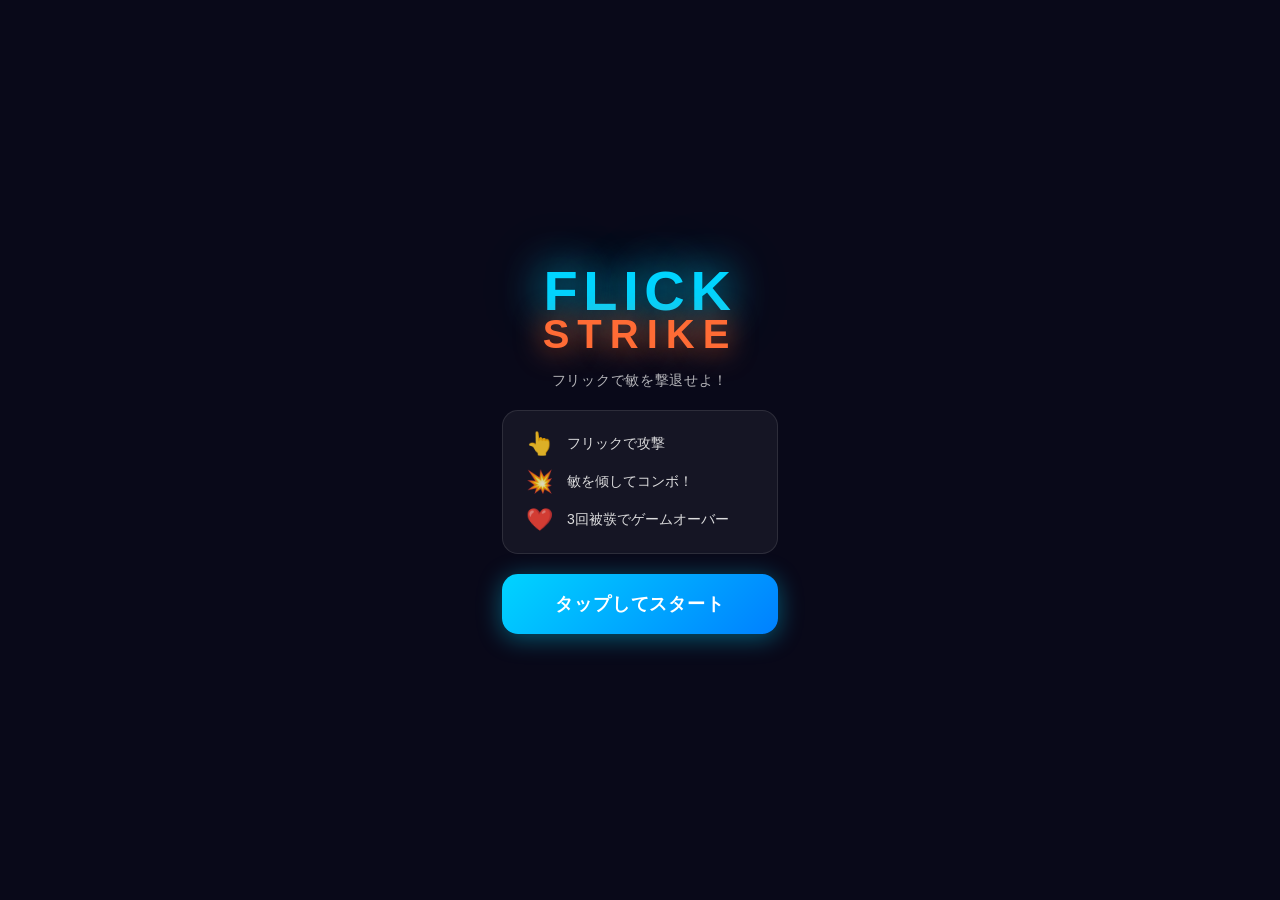
==== flick-strike-standalone.html @ c473520c "Add standalone single-file build for direct browser play 全CSS・JSをインライン埋め込みしたスタンドアロン版。 サーバー不要でブラウザで直接" ====
<!DOCTYPE html>
<html lang="ja">
<head>
  <meta charset="UTF-8">
  <meta name="viewport" content="width=device-width, initial-scale=1.0, maximum-scale=1.0, user-scalable=no">
  <meta name="theme-color" content="#0a0a1a">
  <meta name="apple-mobile-web-app-capable" content="yes">
  <meta name="apple-mobile-web-app-status-bar-style" content="black-translucent">
  <meta name="apple-mobile-web-app-title" content="Flick Strike">
  <title>Flick Strike</title>
  <style>
*, *::before, *::after {
  box-sizing: border-box;
  margin: 0;
  padding: 0;
  -webkit-tap-highlight-color: transparent;
  user-select: none;
  -webkit-user-select: none;
}

:root {
  --primary: #00d4ff;
  --accent: #ff6b35;
  --danger: #ff2d55;
  --success: #30d158;
  --gold: #ffd60a;
  --bg: #0a0a1a;
  --card: rgba(255,255,255,0.05);
  --border: rgba(255,255,255,0.1);
}

html, body {
  width: 100%;
  height: 100%;
  overflow: hidden;
  background: var(--bg);
  font-family: 'Helvetica Neue', Arial, 'Hiragino Kaku Gothic ProN', sans-serif;
  touch-action: none;
}

#gameCanvas {
  position: fixed;
  top: 0;
  left: 0;
  width: 100%;
  height: 100%;
  display: block;
}

#ui-overlay {
  position: fixed;
  top: 0;
  left: 0;
  width: 100%;
  height: 100%;
  pointer-events: none;
  z-index: 10;
}

/* ── HUD ── */
#hud {
  width: 100%;
  height: 100%;
  pointer-events: none;
}

#hud-top {
  display: flex;
  justify-content: space-between;
  align-items: flex-start;
  padding: 16px 20px;
  padding-top: max(16px, env(safe-area-inset-top));
}

#score-display, #wave-display, #lives-display {
  display: flex;
  flex-direction: column;
  align-items: center;
  gap: 2px;
}

.label {
  font-size: 10px;
  font-weight: 700;
  letter-spacing: 0.15em;
  color: rgba(255,255,255,0.5);
  text-transform: uppercase;
}

#score {
  font-size: 28px;
  font-weight: 800;
  color: var(--primary);
  letter-spacing: 0.05em;
  text-shadow: 0 0 20px var(--primary);
  transition: transform 0.1s;
}

#score.pop {
  transform: scale(1.3);
}

#wave {
  font-size: 28px;
  font-weight: 800;
  color: #fff;
}

#lives-hearts {
  display: flex;
  gap: 4px;
  font-size: 20px;
}

#combo-display {
  position: absolute;
  bottom: 25%;
  left: 50%;
  transform: translateX(-50%);
  text-align: center;
  pointer-events: none;
}

#combo-count {
  font-size: 52px;
  font-weight: 900;
  color: var(--gold);
  text-shadow: 0 0 30px var(--gold), 0 0 60px rgba(255,214,10,0.4);
  display: block;
  line-height: 1;
}

#combo-display .label {
  font-size: 14px;
  color: var(--gold);
  letter-spacing: 0.3em;
}

#wave-announce {
  position: absolute;
  top: 50%;
  left: 50%;
  transform: translate(-50%, -50%);
  font-size: 36px;
  font-weight: 900;
  color: #fff;
  text-align: center;
  text-shadow: 0 0 30px var(--primary);
  white-space: nowrap;
  animation: waveIn 0.4s ease-out;
}

@keyframes waveIn {
  from { opacity: 0; transform: translate(-50%, -50%) scale(0.5); }
  to   { opacity: 1; transform: translate(-50%, -50%) scale(1); }
}

#pause-btn {
  position: absolute;
  top: max(12px, env(safe-area-inset-top));
  right: 16px;
  width: 40px;
  height: 40px;
  background: var(--card);
  border: 1px solid var(--border);
  border-radius: 50%;
  color: #fff;
  font-size: 16px;
  cursor: pointer;
  pointer-events: all;
  backdrop-filter: blur(8px);
  display: flex;
  align-items: center;
  justify-content: center;
  transition: background 0.2s;
}

#pause-btn:active { background: rgba(255,255,255,0.15); }

/* ── Screens ── */
.screen {
  position: absolute;
  inset: 0;
  display: flex;
  align-items: center;
  justify-content: center;
  background: rgba(10,10,26,0.92);
  backdrop-filter: blur(12px);
  pointer-events: all;
  z-index: 20;
}

.screen-content {
  display: flex;
  flex-direction: column;
  align-items: center;
  gap: 20px;
  padding: 40px 32px;
  max-width: 340px;
  width: 100%;
}

.game-title {
  text-align: center;
  line-height: 0.9;
}

.title-flick {
  display: block;
  font-size: 56px;
  font-weight: 900;
  color: var(--primary);
  text-shadow: 0 0 40px var(--primary), 0 0 80px rgba(0,212,255,0.3);
  letter-spacing: 0.1em;
  animation: titlePulse 2s ease-in-out infinite;
}

.title-strike {
  display: block;
  font-size: 40px;
  font-weight: 900;
  color: var(--accent);
  text-shadow: 0 0 30px var(--accent);
  letter-spacing: 0.2em;
}

@keyframes titlePulse {
  0%, 100% { text-shadow: 0 0 40px var(--primary), 0 0 80px rgba(0,212,255,0.3); }
  50% { text-shadow: 0 0 60px var(--primary), 0 0 120px rgba(0,212,255,0.5); }
}

.subtitle {
  color: rgba(255,255,255,0.7);
  font-size: 14px;
  letter-spacing: 0.05em;
}

.instructions {
  display: flex;
  flex-direction: column;
  gap: 12px;
  width: 100%;
  background: var(--card);
  border: 1px solid var(--border);
  border-radius: 16px;
  padding: 20px;
}

.inst-item {
  display: flex;
  align-items: center;
  gap: 12px;
  color: rgba(255,255,255,0.85);
  font-size: 14px;
}

.inst-icon {
  font-size: 22px;
  width: 32px;
  text-align: center;
}

.btn-primary {
  width: 100%;
  padding: 18px;
  background: linear-gradient(135deg, var(--primary), #0080ff);
  border: none;
  border-radius: 16px;
  color: #fff;
  font-size: 18px;
  font-weight: 800;
  letter-spacing: 0.05em;
  cursor: pointer;
  pointer-events: all;
  box-shadow: 0 4px 24px rgba(0,212,255,0.4);
  transition: transform 0.15s, box-shadow 0.15s;
  -webkit-tap-highlight-color: transparent;
}

.btn-primary:active {
  transform: scale(0.96);
  box-shadow: 0 2px 12px rgba(0,212,255,0.3);
}

.btn-secondary {
  width: 100%;
  padding: 14px;
  background: var(--card);
  border: 1px solid var(--border);
  border-radius: 16px;
  color: rgba(255,255,255,0.7);
  font-size: 16px;
  font-weight: 600;
  cursor: pointer;
  pointer-events: all;
  transition: background 0.15s;
}

.btn-secondary:active { background: rgba(255,255,255,0.1); }

#best-score-display {
  color: var(--gold);
  font-size: 14px;
  font-weight: 700;
}

/* result */
.result-stats {
  width: 100%;
  background: var(--card);
  border: 1px solid var(--border);
  border-radius: 16px;
  overflow: hidden;
}

.stat-row {
  display: flex;
  justify-content: space-between;
  padding: 14px 20px;
  color: rgba(255,255,255,0.85);
  font-size: 16px;
  border-bottom: 1px solid var(--border);
}

.stat-row:last-child { border-bottom: none; }

.stat-row span:last-child {
  font-weight: 800;
  color: var(--primary);
}

.stat-row.highlight {
  background: rgba(255,214,10,0.1);
}

.stat-row.highlight span {
  color: var(--gold) !important;
}

#gameover-title, #pause-screen h2 {
  font-size: 40px;
  font-weight: 900;
  color: var(--danger);
  text-shadow: 0 0 30px var(--danger);
  letter-spacing: 0.1em;
}

#pause-screen h2 {
  color: var(--primary);
  text-shadow: 0 0 30px var(--primary);
}

/* utilities */
.hidden { display: none !important; }

/* damage flash overlay */
#damage-flash {
  position: fixed;
  inset: 0;
  background: rgba(255,45,85,0.35);
  pointer-events: none;
  z-index: 50;
  opacity: 0;
  transition: opacity 0.1s;
}

#damage-flash.active {
  opacity: 1;
  transition: none;
}

  </style>
</head>
<body>
  <canvas id="gameCanvas"></canvas>

  <div id="ui-overlay">
    <div id="hud" class="hidden">
      <div id="hud-top">
        <div id="score-display">
          <span class="label">SCORE</span>
          <span id="score">0</span>
        </div>
        <div id="wave-display">
          <span class="label">WAVE</span>
          <span id="wave">1</span>
        </div>
        <div id="lives-display">
          <span class="label">LIFE</span>
          <div id="lives-hearts"></div>
        </div>
      </div>
      <div id="combo-display" class="hidden">
        <span id="combo-count">0</span>
        <span class="label">COMBO</span>
      </div>
      <div id="wave-announce" class="hidden"></div>
      <button id="pause-btn" aria-label="Pause">&#9208;</button>
    </div>

    <div id="start-screen" class="screen">
      <div class="screen-content">
        <h1 class="game-title">
          <span class="title-flick">FLICK</span>
          <span class="title-strike">STRIKE</span>
        </h1>
        <p class="subtitle">&#12501;&#12522;&#12483;&#12463;&#12391;&#25935;&#12434;&#25731;&#36864;&#12379;&#12424;&#65281;</p>
        <div class="instructions">
          <div class="inst-item">
            <span class="inst-icon">&#128070;</span>
            <span>&#12501;&#12522;&#12483;&#12463;&#12391;&#25915;&#25731;</span>
          </div>
          <div class="inst-item">
            <span class="inst-icon">&#128165;</span>
            <span>&#25935;&#12434;&#20542;&#12375;&#12390;&#12467;&#12531;&#12508;&#65281;</span>
          </div>
          <div class="inst-item">
            <span class="inst-icon">&#10084;&#65039;</span>
            <span>3&#22238;&#34987;&#24386;&#12391;&#12466;&#12540;&#12512;&#12458;&#12540;&#12496;&#12540;</span>
          </div>
        </div>
        <button id="start-btn" class="btn-primary">&#12479;&#12483;&#12503;&#12375;&#12390;&#12473;&#12479;&#12540;&#12488;</button>
        <div id="best-score-display" class="hidden">
          <span>&#12505;&#12473;&#12488;: </span><span id="best-score">0</span>
        </div>
      </div>
    </div>

    <div id="pause-screen" class="screen hidden">
      <div class="screen-content">
        <h2>PAUSE</h2>
        <button id="resume-btn" class="btn-primary">&#20877;&#24320;</button>
        <button id="quit-btn" class="btn-secondary">&#12479;&#12452;&#12488;&#12523;&#12408;</button>
      </div>
    </div>

    <div id="gameover-screen" class="screen hidden">
      <div class="screen-content">
        <h2 id="gameover-title">GAME OVER</h2>
        <div class="result-stats">
          <div class="stat-row">
            <span>&#12473;&#12467;&#12450;</span>
            <span id="final-score">0</span>
          </div>
          <div class="stat-row">
            <span>&#12454;&#12455;&#12540;&#12502;</span>
            <span id="final-wave">1</span>
          </div>
          <div class="stat-row">
            <span>&#26368;&#22823;&#12467;&#12531;&#12508;</span>
            <span id="final-combo">0</span>
          </div>
          <div class="stat-row highlight" id="new-record-row" style="display:none">
            <span>&#127942; &#26032;&#35352;&#37682;&#65281;</span>
            <span id="final-best">0</span>
          </div>
        </div>
        <button id="retry-btn" class="btn-primary">&#12418;&#12358;&#19968;&#24230;</button>
        <button id="title-btn" class="btn-secondary">&#12479;&#12452;&#12488;&#12523;&#12408;</button>
      </div>
    </div>
  </div>

  <script>
// Web Audio API - synthetic sound effects (no files needed, works offline)
const Audio = (() => {
  let ctx = null;

  function getCtx() {
    if (!ctx) {
      ctx = new (window.AudioContext || window.webkitAudioContext)();
    }
    if (ctx.state === 'suspended') ctx.resume();
    return ctx;
  }

  function playTone({ type = 'sine', freq = 440, freq2 = null, gain = 0.3, attack = 0.01, decay = 0.1, duration = 0.15 }) {
    try {
      const c = getCtx();
      const osc = c.createOscillator();
      const gainNode = c.createGain();
      osc.connect(gainNode);
      gainNode.connect(c.destination);

      osc.type = type;
      osc.frequency.setValueAtTime(freq, c.currentTime);
      if (freq2) osc.frequency.linearRampToValueAtTime(freq2, c.currentTime + duration);

      gainNode.gain.setValueAtTime(0, c.currentTime);
      gainNode.gain.linearRampToValueAtTime(gain, c.currentTime + attack);
      gainNode.gain.exponentialRampToValueAtTime(0.001, c.currentTime + attack + decay);

      osc.start(c.currentTime);
      osc.stop(c.currentTime + duration);
    } catch (_) {}
  }

  function playNoise({ gain = 0.2, duration = 0.1, filterFreq = 800 }) {
    try {
      const c = getCtx();
      const bufferSize = c.sampleRate * duration;
      const buffer = c.createBuffer(1, bufferSize, c.sampleRate);
      const data = buffer.getChannelData(0);
      for (let i = 0; i < bufferSize; i++) data[i] = Math.random() * 2 - 1;

      const source = c.createBufferSource();
      source.buffer = buffer;

      const filter = c.createBiquadFilter();
      filter.type = 'bandpass';
      filter.frequency.value = filterFreq;
      filter.Q.value = 0.5;

      const gainNode = c.createGain();
      gainNode.gain.setValueAtTime(gain, c.currentTime);
      gainNode.gain.exponentialRampToValueAtTime(0.001, c.currentTime + duration);

      source.connect(filter);
      filter.connect(gainNode);
      gainNode.connect(c.destination);
      source.start();
    } catch (_) {}
  }

  return {
    flick() {
      playTone({ type: 'square', freq: 300, freq2: 800, gain: 0.25, attack: 0.005, decay: 0.08, duration: 0.12 });
    },
    hit() {
      playTone({ type: 'sawtooth', freq: 180, freq2: 80, gain: 0.3, attack: 0.005, decay: 0.12, duration: 0.15 });
      playNoise({ gain: 0.15, duration: 0.08, filterFreq: 1200 });
    },
    enemyDeath() {
      playTone({ type: 'square', freq: 440, freq2: 880, gain: 0.2, attack: 0.005, decay: 0.15, duration: 0.18 });
    },
    combo(count) {
      const note = 220 * Math.pow(1.12, Math.min(count, 20));
      playTone({ type: 'triangle', freq: note, freq2: note * 1.5, gain: 0.25, attack: 0.01, decay: 0.2, duration: 0.25 });
    },
    damage() {
      playNoise({ gain: 0.4, duration: 0.2, filterFreq: 300 });
      playTone({ type: 'sawtooth', freq: 80, freq2: 40, gain: 0.35, attack: 0.005, decay: 0.25, duration: 0.3 });
    },
    waveStart(wave) {
      const freqs = [261, 329, 392, 523];
      freqs.forEach((f, i) => {
        setTimeout(() => {
          playTone({ type: 'triangle', freq: f, gain: 0.2, attack: 0.02, decay: 0.2, duration: 0.3 });
        }, i * 80);
      });
    },
    gameOver() {
      [440, 330, 220, 110].forEach((f, i) => {
        setTimeout(() => {
          playTone({ type: 'sawtooth', freq: f, gain: 0.2, attack: 0.02, decay: 0.3, duration: 0.35 });
        }, i * 120);
      });
    },
    unlock() {
      playTone({ type: 'triangle', freq: 880, freq2: 1760, gain: 0.25, attack: 0.01, decay: 0.3, duration: 0.4 });
    }
  };
})();

// Particle system for visual effects
class ParticleSystem {
  constructor() {
    this.particles = [];
  }

  emit(x, y, opts = {}) {
    const {
      count = 8,
      color = '#00d4ff',
      speed = 3,
      spreadAngle = Math.PI * 2,
      dirAngle = 0,
      size = 4,
      life = 0.6,
      gravity = 0,
      type = 'circle',
    } = opts;

    for (let i = 0; i < count; i++) {
      const angle = dirAngle + (spreadAngle * (Math.random() - 0.5));
      const spd = speed * (0.5 + Math.random() * 0.8);
      this.particles.push({
        x, y,
        vx: Math.cos(angle) * spd,
        vy: Math.sin(angle) * spd,
        size: size * (0.6 + Math.random() * 0.8),
        color,
        life,
        maxLife: life,
        gravity,
        type,
      });
    }
  }

  emitHit(x, y, dirAngle, color = '#ff6b35') {
    // Main burst
    this.emit(x, y, { count: 12, color, speed: 5, spreadAngle: Math.PI * 0.8, dirAngle, size: 5, life: 0.5, gravity: 0.05 });
    // Sparks
    this.emit(x, y, { count: 6, color: '#ffd60a', speed: 8, spreadAngle: Math.PI * 0.6, dirAngle, size: 3, life: 0.4, gravity: 0.1 });
    // Ring
    this.emitRing(x, y, { color, radius: 0, maxRadius: 40, life: 0.3 });
  }

  emitRing(x, y, opts = {}) {
    const { color = '#00d4ff', radius = 0, maxRadius = 60, life = 0.4, lineWidth = 2 } = opts;
    this.particles.push({ type: 'ring', x, y, radius, maxRadius, color, life, maxLife: life, lineWidth });
  }

  emitDamage(cx, cy) {
    this.emit(cx, cy, { count: 20, color: '#ff2d55', speed: 6, size: 6, life: 0.7, gravity: 0.08 });
    this.emitRing(cx, cy, { color: '#ff2d55', maxRadius: 80, life: 0.4, lineWidth: 3 });
  }

  emitScore(x, y, text, color = '#ffd60a') {
    this.particles.push({ type: 'text', x, y, vy: -1.5, text, color, life: 0.9, maxLife: 0.9 });
  }

  emitTrail(x, y, color = '#00d4ff', size = 3) {
    this.particles.push({
      type: 'circle', x, y,
      vx: (Math.random() - 0.5) * 0.5,
      vy: (Math.random() - 0.5) * 0.5,
      size, color, life: 0.25, maxLife: 0.25, gravity: 0,
    });
  }

  update(dt) {
    for (let i = this.particles.length - 1; i >= 0; i--) {
      const p = this.particles[i];
      p.life -= dt;
      if (p.life <= 0) { this.particles.splice(i, 1); continue; }

      if (p.type === 'ring') {
        p.radius += (p.maxRadius / p.maxLife) * dt;
        continue;
      }
      if (p.type === 'text') {
        p.y += p.vy;
        continue;
      }
      p.x += p.vx;
      p.y += p.vy;
      if (p.gravity) p.vy += p.gravity;
    }
  }

  draw(ctx) {
    for (const p of this.particles) {
      const alpha = Math.max(0, p.life / p.maxLife);
      ctx.save();
      ctx.globalAlpha = alpha;

      if (p.type === 'ring') {
        ctx.strokeStyle = p.color;
        ctx.lineWidth = p.lineWidth * alpha;
        ctx.beginPath();
        ctx.arc(p.x, p.y, p.radius, 0, Math.PI * 2);
        ctx.stroke();
      } else if (p.type === 'text') {
        ctx.fillStyle = p.color;
        ctx.font = `bold ${20 * (0.7 + alpha * 0.3)}px sans-serif`;
        ctx.textAlign = 'center';
        ctx.textBaseline = 'middle';
        ctx.shadowColor = p.color;
        ctx.shadowBlur = 10;
        ctx.fillText(p.text, p.x, p.y);
      } else {
        ctx.fillStyle = p.color;
        ctx.shadowColor = p.color;
        ctx.shadowBlur = p.size * 2;
        ctx.beginPath();
        ctx.arc(p.x, p.y, p.size * alpha, 0, Math.PI * 2);
        ctx.fill();
      }

      ctx.restore();
    }
  }
}

// Enemy definitions and logic
const ENEMY_TYPES = {
  grunt: {
    color: '#ff6b35',
    glowColor: 'rgba(255,107,53,0.4)',
    radius: 18,
    hp: 1,
    speed: 90,
    score: 100,
    shape: 'circle',
  },
  fast: {
    color: '#ff2d55',
    glowColor: 'rgba(255,45,85,0.4)',
    radius: 14,
    hp: 1,
    speed: 160,
    score: 150,
    shape: 'diamond',
  },
  tank: {
    color: '#bf5af2',
    glowColor: 'rgba(191,90,242,0.4)',
    radius: 28,
    hp: 3,
    speed: 55,
    score: 300,
    shape: 'hexagon',
  },
  shooter: {
    color: '#ffd60a',
    glowColor: 'rgba(255,214,10,0.4)',
    radius: 16,
    hp: 2,
    speed: 70,
    score: 200,
    shape: 'triangle',
  },
  boss: {
    color: '#ff3b30',
    glowColor: 'rgba(255,59,48,0.5)',
    radius: 40,
    hp: 10,
    speed: 40,
    score: 1000,
    shape: 'star',
  },
};

class Enemy {
  constructor(type, x, y, targetX, targetY) {
    const def = ENEMY_TYPES[type];
    Object.assign(this, def);
    this.type = type;
    this.x = x;
    this.y = y;
    this.maxHp = def.hp;
    this.angle = Math.atan2(targetY - y, targetX - x);
    this.vx = Math.cos(this.angle) * this.speed;
    this.vy = Math.sin(this.angle) * this.speed;
    this.dead = false;
    this.hitFlash = 0;
    this.pulsePhase = Math.random() * Math.PI * 2;
    this.wobble = 0;
  }

  update(dt, playerX, playerY) {
    if (this.dead) return;
    this.x += this.vx * dt;
    this.y += this.vy * dt;
    this.pulsePhase += dt * 3;
    if (this.hitFlash > 0) this.hitFlash -= dt;
    this.wobble += dt * 5;

    // Shooter type zigzags
    if (this.type === 'fast') {
      const perp = this.angle + Math.PI / 2;
      this.x += Math.sin(this.wobble * 2) * 1.2;
      this.y += Math.cos(this.wobble * 2) * 1.2;
    }
  }

  hit(dmg = 1) {
    this.hp -= dmg;
    this.hitFlash = 0.15;
    return this.hp <= 0;
  }

  draw(ctx) {
    if (this.dead) return;
    const pulse = 1 + Math.sin(this.pulsePhase) * 0.06;
    const r = this.radius * pulse;
    const flash = this.hitFlash > 0;

    ctx.save();
    ctx.translate(this.x, this.y);

    // Glow
    ctx.shadowColor = this.glowColor;
    ctx.shadowBlur = 20 + Math.sin(this.pulsePhase) * 8;

    const color = flash ? '#ffffff' : this.color;

    if (this.shape === 'circle') {
      ctx.beginPath();
      ctx.arc(0, 0, r, 0, Math.PI * 2);
      ctx.fillStyle = color;
      ctx.fill();
    } else if (this.shape === 'diamond') {
      ctx.beginPath();
      ctx.moveTo(0, -r);
      ctx.lineTo(r * 0.7, 0);
      ctx.lineTo(0, r);
      ctx.lineTo(-r * 0.7, 0);
      ctx.closePath();
      ctx.fillStyle = color;
      ctx.fill();
    } else if (this.shape === 'hexagon') {
      ctx.beginPath();
      for (let i = 0; i < 6; i++) {
        const a = (i / 6) * Math.PI * 2 - Math.PI / 6;
        ctx.lineTo(Math.cos(a) * r, Math.sin(a) * r);
      }
      ctx.closePath();
      ctx.fillStyle = color;
      ctx.fill();
    } else if (this.shape === 'triangle') {
      const rot = this.pulsePhase * 0.5;
      ctx.rotate(rot);
      ctx.beginPath();
      for (let i = 0; i < 3; i++) {
        const a = (i / 3) * Math.PI * 2 - Math.PI / 2;
        ctx.lineTo(Math.cos(a) * r, Math.sin(a) * r);
      }
      ctx.closePath();
      ctx.fillStyle = color;
      ctx.fill();
    } else if (this.shape === 'star') {
      ctx.rotate(this.pulsePhase * 0.3);
      ctx.beginPath();
      for (let i = 0; i < 10; i++) {
        const a = (i / 10) * Math.PI * 2 - Math.PI / 2;
        const rad = i % 2 === 0 ? r : r * 0.45;
        ctx.lineTo(Math.cos(a) * rad, Math.sin(a) * rad);
      }
      ctx.closePath();
      ctx.fillStyle = color;
      ctx.fill();
    }

    // HP bar for multi-hp enemies
    if (this.maxHp > 1) {
      const bw = r * 2;
      const bh = 4;
      const by = r + 6;
      ctx.shadowBlur = 0;
      ctx.fillStyle = 'rgba(0,0,0,0.5)';
      ctx.fillRect(-bw / 2, by, bw, bh);
      ctx.fillStyle = this.hp / this.maxHp > 0.5 ? '#30d158' : this.hp / this.maxHp > 0.25 ? '#ffd60a' : '#ff2d55';
      ctx.fillRect(-bw / 2, by, bw * (this.hp / this.maxHp), bh);
    }

    ctx.restore();
  }
}

class EnemyManager {
  constructor() {
    this.enemies = [];
    this.spawnTimer = 0;
    this.wave = 1;
    this.waveConfig = this._buildWaveConfig(1);
  }

  _buildWaveConfig(wave) {
    const base = {
      spawnInterval: Math.max(0.6, 2.0 - wave * 0.1),
      types: ['grunt'],
      maxEnemies: 8 + wave * 2,
    };
    if (wave >= 2) base.types.push('fast');
    if (wave >= 3) base.types.push('tank');
    if (wave >= 4) base.types.push('shooter');
    if (wave >= 6) base.spawnInterval = Math.max(0.4, base.spawnInterval);
    return base;
  }

  setWave(wave) {
    this.wave = wave;
    this.waveConfig = this._buildWaveConfig(wave);
    this.enemies = [];
    this.spawnTimer = 0;

    // Boss wave every 5 waves
    if (wave % 5 === 0) {
      this.pendingBoss = true;
    }
  }

  spawnEnemy(cw, ch) {
    const cfg = this.waveConfig;
    const type = cfg.types[Math.floor(Math.random() * cfg.types.length)];
    const cx = cw / 2, cy = ch / 2;

    // Spawn on edge
    let x, y;
    const side = Math.floor(Math.random() * 4);
    if (side === 0) { x = Math.random() * cw; y = -40; }
    else if (side === 1) { x = cw + 40; y = Math.random() * ch; }
    else if (side === 2) { x = Math.random() * cw; y = ch + 40; }
    else { x = -40; y = Math.random() * ch; }

    this.enemies.push(new Enemy(type, x, y, cx, cy));
  }

  spawnBoss(cw, ch) {
    const x = cw / 2;
    const y = -60;
    this.enemies.push(new Enemy('boss', x, y, cw / 2, ch / 2));
    this.pendingBoss = false;
  }

  update(dt, cw, ch, playerRadius) {
    const cfg = this.waveConfig;

    // Spawn logic
    if (this.enemies.length < cfg.maxEnemies) {
      this.spawnTimer += dt;
      if (this.spawnTimer >= cfg.spawnInterval) {
        this.spawnTimer = 0;
        if (this.pendingBoss && this.enemies.length === 0) {
          this.spawnBoss(cw, ch);
        } else if (!this.pendingBoss) {
          this.spawnEnemy(cw, ch);
        }
      }
    }

    const cx = cw / 2, cy = ch / 2;
    const reached = [];

    for (let i = this.enemies.length - 1; i >= 0; i--) {
      const e = this.enemies[i];
      e.update(dt, cx, cy);

      if (e.dead) { this.enemies.splice(i, 1); continue; }

      const dx = e.x - cx, dy = e.y - cy;
      const dist = Math.sqrt(dx * dx + dy * dy);
      if (dist < playerRadius + e.radius) {
        reached.push(e);
        this.enemies.splice(i, 1);
      }
    }

    return reached;
  }

  checkProjectileHits(projectiles, particles) {
    const hits = [];
    for (const proj of projectiles) {
      if (proj.dead) continue;
      for (const enemy of this.enemies) {
        if (enemy.dead) continue;
        const dx = proj.x - enemy.x, dy = proj.y - enemy.y;
        const dist = Math.sqrt(dx * dx + dy * dy);
        if (dist < proj.radius + enemy.radius) {
          const killed = enemy.hit(proj.damage || 1);
          proj.dead = true;

          const hitAngle = Math.atan2(dy, dx);
          particles.emitHit(enemy.x, enemy.y, hitAngle, enemy.color);

          if (killed) {
            enemy.dead = true;
            particles.emitRing(enemy.x, enemy.y, { color: enemy.color, maxRadius: enemy.radius * 3, life: 0.4 });
          }

          hits.push({ enemy, killed, score: killed ? enemy.score : 0 });
          break; // one projectile hits one enemy
        }
      }
    }
    return hits;
  }

  draw(ctx) {
    for (const e of this.enemies) e.draw(ctx);
  }

  get count() { return this.enemies.length; }
}

// Flick gesture detection and projectile management
class FlickDetector {
  constructor(canvas) {
    this.canvas = canvas;
    this.touches = new Map(); // touchId -> { startX, startY, startTime, x, y }
    this.onFlick = null; // callback(angle, speed, startX, startY)
    this._bind();
  }

  _bind() {
    this.canvas.addEventListener('touchstart', e => this._onStart(e), { passive: true });
    this.canvas.addEventListener('touchmove', e => this._onMove(e), { passive: true });
    this.canvas.addEventListener('touchend', e => this._onEnd(e), { passive: true });
    this.canvas.addEventListener('touchcancel', e => this._onEnd(e), { passive: true });

    // Mouse fallback for desktop testing
    this._mouseDown = false;
    this._mouseStart = null;
    this.canvas.addEventListener('mousedown', e => {
      this._mouseDown = true;
      this._mouseStart = { x: e.clientX, y: e.clientY, time: performance.now() };
    });
    this.canvas.addEventListener('mousemove', e => {
      if (this._mouseDown) this._mouseCur = { x: e.clientX, y: e.clientY };
    });
    this.canvas.addEventListener('mouseup', e => {
      if (!this._mouseDown || !this._mouseStart) return;
      this._mouseDown = false;
      const dx = e.clientX - this._mouseStart.x;
      const dy = e.clientY - this._mouseStart.y;
      const dt = (performance.now() - this._mouseStart.time) / 1000;
      const dist = Math.sqrt(dx * dx + dy * dy);
      if (dist > 20 && dt < 0.6) {
        const speed = Math.min(dist / dt / 100, 15);
        const angle = Math.atan2(dy, dx);
        if (this.onFlick) this.onFlick(angle, speed, this._mouseStart.x, this._mouseStart.y);
      }
      this._mouseStart = null;
    });
  }

  _onStart(e) {
    for (const t of e.changedTouches) {
      this.touches.set(t.identifier, {
        startX: t.clientX, startY: t.clientY,
        x: t.clientX, y: t.clientY,
        startTime: performance.now(),
      });
    }
  }

  _onMove(e) {
    for (const t of e.changedTouches) {
      const data = this.touches.get(t.identifier);
      if (data) { data.x = t.clientX; data.y = t.clientY; }
    }
  }

  _onEnd(e) {
    for (const t of e.changedTouches) {
      const data = this.touches.get(t.identifier);
      if (!data) continue;
      this.touches.delete(t.identifier);

      const dx = t.clientX - data.startX;
      const dy = t.clientY - data.startY;
      const dt = (performance.now() - data.startTime) / 1000;
      const dist = Math.sqrt(dx * dx + dy * dy);

      // Flick: minimum distance 30px, maximum time 0.5s
      if (dist > 30 && dt < 0.5) {
        const speed = Math.min(dist / dt / 80, 18);
        const angle = Math.atan2(dy, dx);
        if (this.onFlick) this.onFlick(angle, speed, data.startX, data.startY);
      }
    }
  }

  getActiveTouches() {
    return Array.from(this.touches.values());
  }
}

class Projectile {
  constructor(x, y, angle, speed, damage = 1) {
    this.x = x;
    this.y = y;
    this.startX = x;
    this.startY = y;
    this.angle = angle;
    this.speed = speed * 380;
    this.vx = Math.cos(angle) * this.speed;
    this.vy = Math.sin(angle) * this.speed;
    this.radius = 8 + damage * 2;
    this.damage = damage;
    this.dead = false;
    this.age = 0;
    this.maxAge = 1.2;
    this.trail = [];
    this.color = damage > 1 ? '#ffd60a' : '#00d4ff';
    this.glowColor = damage > 1 ? 'rgba(255,214,10,0.5)' : 'rgba(0,212,255,0.5)';
  }

  update(dt, cw, ch) {
    if (this.dead) return;
    this.trail.push({ x: this.x, y: this.y });
    if (this.trail.length > 8) this.trail.shift();

    this.x += this.vx * dt;
    this.y += this.vy * dt;
    this.age += dt;

    if (this.age > this.maxAge || this.x < -60 || this.x > cw + 60 || this.y < -60 || this.y > ch + 60) {
      this.dead = true;
    }
  }

  draw(ctx) {
    if (this.dead) return;
    const alpha = Math.max(0, 1 - this.age / this.maxAge);

    // Trail
    for (let i = 0; i < this.trail.length; i++) {
      const t = this.trail[i];
      const ta = (i / this.trail.length) * 0.4 * alpha;
      ctx.save();
      ctx.globalAlpha = ta;
      ctx.fillStyle = this.color;
      ctx.shadowColor = this.color;
      ctx.shadowBlur = 6;
      const tr = this.radius * (i / this.trail.length) * 0.7;
      ctx.beginPath();
      ctx.arc(t.x, t.y, tr, 0, Math.PI * 2);
      ctx.fill();
      ctx.restore();
    }

    // Projectile
    ctx.save();
    ctx.globalAlpha = alpha;
    ctx.shadowColor = this.glowColor;
    ctx.shadowBlur = 20;
    ctx.fillStyle = this.color;
    ctx.beginPath();
    ctx.arc(this.x, this.y, this.radius, 0, Math.PI * 2);
    ctx.fill();

    // Inner bright core
    ctx.fillStyle = '#ffffff';
    ctx.shadowBlur = 0;
    ctx.beginPath();
    ctx.arc(this.x, this.y, this.radius * 0.4, 0, Math.PI * 2);
    ctx.fill();
    ctx.restore();
  }
}

class ProjectileManager {
  constructor() {
    this.projectiles = [];
  }

  fire(x, y, angle, speedFactor, damage = 1) {
    this.projectiles.push(new Projectile(x, y, angle, speedFactor, damage));
  }

  update(dt, cw, ch) {
    for (let i = this.projectiles.length - 1; i >= 0; i--) {
      this.projectiles[i].update(dt, cw, ch);
      if (this.projectiles[i].dead) this.projectiles.splice(i, 1);
    }
  }

  draw(ctx) {
    for (const p of this.projectiles) p.draw(ctx);
  }

  get active() { return this.projectiles.filter(p => !p.dead); }
}

// Main game engine
const canvas = document.getElementById('gameCanvas');
const ctx = canvas.getContext('2d');

// Game states
const STATE = { MENU: 'menu', PLAYING: 'playing', PAUSED: 'paused', GAMEOVER: 'gameover' };

// ── Game globals ──
const game = {
  state: STATE.MENU,
  score: 0,
  bestScore: parseInt(localStorage.getItem('flickstrike_best') || '0'),
  lives: 3,
  maxLives: 3,
  wave: 1,
  combo: 0,
  maxCombo: 0,
  comboTimer: 0,
  comboTimeout: 2.5,
  waveKills: 0,
  waveKillTarget: 10,
  waveTransition: false,
  frameTime: 0,
  lastTime: 0,
  flickPower: 1,
  powerups: [],
  bgStars: [],
  shieldActive: false,
  shieldTimer: 0,
};

// ── Systems ──
const particles = new ParticleSystem();
const enemies = new EnemyManager();
const projectiles = new ProjectileManager();
let flickDetector;

// ── Player ──
const player = {
  x: 0, y: 0,
  radius: 26,
  pulse: 0,
  shieldRadius: 48,
  hitFlash: 0,
};

// ── Canvas resize ──
function resize() {
  canvas.width = window.innerWidth;
  canvas.height = window.innerHeight;
  player.x = canvas.width / 2;
  player.y = canvas.height / 2;
}
window.addEventListener('resize', resize);
resize();

// ── Background stars ──
function initStars() {
  game.bgStars = [];
  for (let i = 0; i < 80; i++) {
    game.bgStars.push({
      x: Math.random() * canvas.width,
      y: Math.random() * canvas.height,
      r: Math.random() * 1.5,
      a: Math.random(),
      speed: 0.2 + Math.random() * 0.5,
    });
  }
}

// ── UI elements ──
const ui = {
  hud: document.getElementById('hud'),
  scoreEl: document.getElementById('score'),
  waveEl: document.getElementById('wave'),
  heartsEl: document.getElementById('lives-hearts'),
  comboDisplay: document.getElementById('combo-display'),
  comboCount: document.getElementById('combo-count'),
  waveAnnounce: document.getElementById('wave-announce'),
  startScreen: document.getElementById('start-screen'),
  pauseScreen: document.getElementById('pause-screen'),
  gameoverScreen: document.getElementById('gameover-screen'),
  finalScore: document.getElementById('final-score'),
  finalWave: document.getElementById('final-wave'),
  finalCombo: document.getElementById('final-combo'),
  finalBest: document.getElementById('final-best'),
  newRecordRow: document.getElementById('new-record-row'),
  bestScoreDisplay: document.getElementById('best-score-display'),
  bestScoreVal: document.getElementById('best-score'),
};

// ── Damage flash overlay ──
const damageFlash = document.createElement('div');
damageFlash.id = 'damage-flash';
document.body.appendChild(damageFlash);

// ── Score display ──
let scoreDisplayVal = 0;
function updateScoreDisplay() {
  const diff = game.score - scoreDisplayVal;
  if (diff === 0) return;
  scoreDisplayVal += Math.ceil(diff * 0.15);
  if (Math.abs(game.score - scoreDisplayVal) < 5) scoreDisplayVal = game.score;
  ui.scoreEl.textContent = scoreDisplayVal;
}

function updateHearts() {
  ui.heartsEl.innerHTML = '';
  for (let i = 0; i < game.maxLives; i++) {
    const span = document.createElement('span');
    span.textContent = i < game.lives ? '❤️' : '🖤';
    ui.heartsEl.appendChild(span);
  }
}

function showWaveAnnounce(text) {
  ui.waveAnnounce.textContent = text;
  ui.waveAnnounce.classList.remove('hidden');
  setTimeout(() => ui.waveAnnounce.classList.add('hidden'), 2000);
}

// ── Game state transitions ──
function showScreen(name) {
  [ui.startScreen, ui.pauseScreen, ui.gameoverScreen].forEach(s => s.classList.add('hidden'));
  ui.hud.classList.add('hidden');
  if (name === 'start') {
    ui.startScreen.classList.remove('hidden');
    if (game.bestScore > 0) {
      ui.bestScoreDisplay.classList.remove('hidden');
      ui.bestScoreVal.textContent = game.bestScore;
    }
  } else if (name === 'hud') {
    ui.hud.classList.remove('hidden');
  } else if (name === 'pause') {
    ui.hud.classList.remove('hidden');
    ui.pauseScreen.classList.remove('hidden');
  } else if (name === 'gameover') {
    ui.gameoverScreen.classList.remove('hidden');
  }
}

function startGame() {
  game.state = STATE.PLAYING;
  game.score = 0;
  scoreDisplayVal = 0;
  game.lives = game.maxLives;
  game.wave = 1;
  game.combo = 0;
  game.maxCombo = 0;
  game.comboTimer = 0;
  game.waveKills = 0;
  game.waveKillTarget = getWaveKillTarget(1);
  game.waveTransition = false;
  game.powerups = [];
  game.shieldActive = false;

  player.x = canvas.width / 2;
  player.y = canvas.height / 2;

  enemies.setWave(1);
  particles.particles = [];
  projectiles.projectiles = [];

  ui.scoreEl.textContent = '0';
  ui.waveEl.textContent = '1';
  updateHearts();

  showScreen('hud');
  showWaveAnnounce('WAVE 1');
  Audio.waveStart(1);

  game.lastTime = performance.now();
  requestAnimationFrame(loop);
}

function getWaveKillTarget(wave) {
  return 8 + wave * 3;
}

function takeDamage() {
  if (game.shieldActive) {
    game.shieldActive = false;
    game.shieldTimer = 0;
    particles.emitRing(player.x, player.y, { color: '#00d4ff', maxRadius: 80, life: 0.4, lineWidth: 4 });
    return;
  }
  game.lives--;
  game.combo = 0;
  ui.comboDisplay.classList.add('hidden');
  Audio.damage();
  updateHearts();
  particles.emitDamage(player.x, player.y);

  // Camera shake
  game.shakeTime = 0.3;
  game.shakeIntensity = 12;

  // Damage flash
  damageFlash.classList.add('active');
  setTimeout(() => damageFlash.classList.remove('active'), 100);

  // Haptic feedback
  if (navigator.vibrate) navigator.vibrate([30, 20, 50]);

  if (game.lives <= 0) {
    triggerGameOver();
  }
}

function addScore(pts) {
  const multiplier = 1 + Math.floor(game.combo / 5) * 0.5;
  const actual = Math.round(pts * multiplier);
  game.score += actual;
  return actual;
}

function incrementCombo() {
  game.combo++;
  game.comboTimer = game.comboTimeout;
  if (game.combo > game.maxCombo) game.maxCombo = game.combo;

  if (game.combo >= 3) {
    ui.comboDisplay.classList.remove('hidden');
    ui.comboCount.textContent = game.combo;
    Audio.combo(game.combo);
    if (game.combo % 5 === 0) {
      particles.emitRing(player.x, player.y, { color: '#ffd60a', maxRadius: 70, life: 0.5, lineWidth: 3 });
    }
  }
}

function advanceWave() {
  game.wave++;
  game.waveKills = 0;
  game.waveKillTarget = getWaveKillTarget(game.wave);
  enemies.setWave(game.wave);
  projectiles.projectiles = [];

  ui.waveEl.textContent = game.wave;
  showWaveAnnounce(`WAVE ${game.wave}${game.wave % 5 === 0 ? ' ⚠️ BOSS' : ''}`);
  Audio.waveStart(game.wave);

  // Grant power-up every few waves
  if (game.wave % 3 === 0) grantShield();
}

function grantShield() {
  game.shieldActive = true;
  game.shieldTimer = 8;
  Audio.unlock();
  particles.emitRing(player.x, player.y, { color: '#00d4ff', maxRadius: 60, life: 0.5, lineWidth: 3 });
  particles.emitScore(player.x, player.y - 50, 'SHIELD!', '#00d4ff');
}

function triggerGameOver() {
  game.state = STATE.GAMEOVER;
  Audio.gameOver();

  const isNewRecord = game.score > game.bestScore;
  if (isNewRecord) {
    game.bestScore = game.score;
    localStorage.setItem('flickstrike_best', game.bestScore);
  }

  ui.finalScore.textContent = game.score;
  ui.finalWave.textContent = game.wave;
  ui.finalCombo.textContent = game.maxCombo;
  ui.finalBest.textContent = game.bestScore;
  ui.newRecordRow.style.display = isNewRecord ? 'flex' : 'none';

  showScreen('gameover');
}

// ── Flick handler ──
function handleFlick(angle, speed, startX, startY) {
  if (game.state !== STATE.PLAYING) return;
  Audio.flick();
  projectiles.fire(player.x, player.y, angle, Math.min(speed, 15));
  // Spawn trail at start point toward player
  particles.emitTrail(startX, startY, '#00d4ff', 5);
  particles.emit(player.x, player.y, {
    count: 5,
    color: '#00d4ff',
    speed: 4,
    spreadAngle: Math.PI * 0.4,
    dirAngle: angle,
    size: 4,
    life: 0.3,
  });
}

// ── Camera shake ──
function applyCameraShake(dt) {
  if (!game.shakeTime) return;
  game.shakeTime -= dt;
  if (game.shakeTime <= 0) { game.shakeTime = 0; return; }
  const intensity = game.shakeIntensity * (game.shakeTime / 0.3);
  ctx.translate(
    (Math.random() - 0.5) * intensity,
    (Math.random() - 0.5) * intensity
  );
}

// ── Draw background ──
function drawBackground(dt) {
  ctx.fillStyle = '#0a0a1a';
  ctx.fillRect(0, 0, canvas.width, canvas.height);

  // Animated stars
  for (const star of game.bgStars) {
    star.a += dt * star.speed;
    const alpha = (Math.sin(star.a) * 0.5 + 0.5) * 0.6 + 0.1;
    ctx.fillStyle = `rgba(255,255,255,${alpha})`;
    ctx.beginPath();
    ctx.arc(star.x, star.y, star.r, 0, Math.PI * 2);
    ctx.fill();
  }

  // Radial glow from center
  const cx = canvas.width / 2, cy = canvas.height / 2;
  const grad = ctx.createRadialGradient(cx, cy, 0, cx, cy, Math.min(canvas.width, canvas.height) * 0.5);
  grad.addColorStop(0, 'rgba(0,100,180,0.06)');
  grad.addColorStop(1, 'rgba(0,0,0,0)');
  ctx.fillStyle = grad;
  ctx.fillRect(0, 0, canvas.width, canvas.height);

  // Danger rings when enemies are close
  const closest = getClosestEnemyDist();
  if (closest < 200) {
    const danger = 1 - closest / 200;
    const ringGrad = ctx.createRadialGradient(cx, cy, player.radius + 20, cx, cy, player.radius + 80);
    ringGrad.addColorStop(0, `rgba(255,45,85,${danger * 0.15})`);
    ringGrad.addColorStop(1, 'rgba(0,0,0,0)');
    ctx.fillStyle = ringGrad;
    ctx.fillRect(0, 0, canvas.width, canvas.height);
  }
}

function getClosestEnemyDist() {
  let min = Infinity;
  for (const e of enemies.enemies) {
    const dx = e.x - player.x, dy = e.y - player.y;
    min = Math.min(min, Math.sqrt(dx * dx + dy * dy));
  }
  return min;
}

// ── Draw player ──
function drawPlayer() {
  const { x, y, radius } = player;
  player.pulse = (player.pulse || 0) + 0.04;
  const scale = 1 + Math.sin(player.pulse) * 0.04;

  ctx.save();
  ctx.translate(x, y);

  // Shield
  if (game.shieldActive) {
    const shieldAlpha = 0.3 + Math.sin(player.pulse * 3) * 0.2;
    ctx.strokeStyle = `rgba(0,212,255,${shieldAlpha})`;
    ctx.lineWidth = 3;
    ctx.shadowColor = '#00d4ff';
    ctx.shadowBlur = 20;
    ctx.beginPath();
    ctx.arc(0, 0, player.shieldRadius, 0, Math.PI * 2);
    ctx.stroke();
    ctx.fillStyle = `rgba(0,212,255,${shieldAlpha * 0.15})`;
    ctx.fill();
  }

  // Outer glow ring
  ctx.strokeStyle = 'rgba(0,212,255,0.3)';
  ctx.lineWidth = 2;
  ctx.shadowColor = '#00d4ff';
  ctx.shadowBlur = 15;
  ctx.beginPath();
  ctx.arc(0, 0, radius * scale * 1.4, 0, Math.PI * 2);
  ctx.stroke();

  // Main body
  const grad = ctx.createRadialGradient(-4, -4, 2, 0, 0, radius * scale);
  grad.addColorStop(0, '#80e8ff');
  grad.addColorStop(0.5, '#00d4ff');
  grad.addColorStop(1, '#0060ff');
  ctx.fillStyle = grad;
  ctx.shadowColor = '#00d4ff';
  ctx.shadowBlur = 25;
  ctx.beginPath();
  ctx.arc(0, 0, radius * scale, 0, Math.PI * 2);
  ctx.fill();

  // Inner core
  ctx.fillStyle = 'rgba(255,255,255,0.8)';
  ctx.shadowBlur = 10;
  ctx.beginPath();
  ctx.arc(-4, -4, radius * 0.3, 0, Math.PI * 2);
  ctx.fill();

  ctx.restore();
}

// ── Draw flick indicator ──
function drawFlickHint() {
  if (!flickDetector) return;
  const touches = flickDetector.getActiveTouches();
  for (const t of touches) {
    ctx.save();
    ctx.globalAlpha = 0.25;
    ctx.strokeStyle = '#00d4ff';
    ctx.lineWidth = 2;
    ctx.setLineDash([6, 6]);
    ctx.beginPath();
    ctx.moveTo(t.startX, t.startY);
    ctx.lineTo(t.x || t.startX, t.y || t.startY);
    ctx.stroke();
    ctx.restore();

    // Touch start indicator
    ctx.save();
    ctx.globalAlpha = 0.4;
    ctx.strokeStyle = '#00d4ff';
    ctx.lineWidth = 2;
    ctx.beginPath();
    ctx.arc(t.startX, t.startY, 20, 0, Math.PI * 2);
    ctx.stroke();
    ctx.restore();
  }
}

// ── Draw wave progress ──
function drawWaveProgress() {
  const w = canvas.width;
  const barW = Math.min(200, w * 0.4);
  const barH = 4;
  const bx = w / 2 - barW / 2;
  const by = 72;
  const pct = Math.min(1, game.waveKills / game.waveKillTarget);

  ctx.save();
  ctx.fillStyle = 'rgba(255,255,255,0.1)';
  ctx.fillRect(bx, by, barW, barH);

  const barGrad = ctx.createLinearGradient(bx, 0, bx + barW, 0);
  barGrad.addColorStop(0, '#00d4ff');
  barGrad.addColorStop(1, '#0080ff');
  ctx.fillStyle = barGrad;
  ctx.shadowColor = '#00d4ff';
  ctx.shadowBlur = 6;
  ctx.fillRect(bx, by, barW * pct, barH);
  ctx.restore();
}

// ── Main game loop ──
function loop(timestamp) {
  if (game.state !== STATE.PLAYING) return;

  const dt = Math.min((timestamp - game.lastTime) / 1000, 0.05);
  game.lastTime = timestamp;

  ctx.save();
  applyCameraShake(dt);

  // Update
  update(dt);

  // Draw
  drawBackground(dt);
  drawFlickHint();
  particles.draw(ctx);
  projectiles.draw(ctx);
  enemies.draw(ctx);
  drawPlayer();
  drawWaveProgress();

  ctx.restore();

  updateScoreDisplay();

  requestAnimationFrame(loop);
}

function update(dt) {
  // Shield timer
  if (game.shieldActive) {
    game.shieldTimer -= dt;
    if (game.shieldTimer <= 0) game.shieldActive = false;
  }

  // Combo timeout
  if (game.combo > 0) {
    game.comboTimer -= dt;
    if (game.comboTimer <= 0) {
      game.combo = 0;
      ui.comboDisplay.classList.add('hidden');
    }
  }

  // Particles
  particles.update(dt);

  // Projectiles
  projectiles.update(dt, canvas.width, canvas.height);

  // Check projectile-enemy hits
  const hits = enemies.checkProjectileHits(projectiles.active, particles);
  for (const hit of hits) {
    if (hit.killed) {
      const pts = addScore(hit.enemy.score);
      game.waveKills++;
      incrementCombo();
      particles.emitScore(hit.enemy.x, hit.enemy.y - hit.enemy.radius - 10, `+${pts}`, '#ffd60a');
      Audio.enemyDeath();
    } else {
      Audio.hit();
    }
  }

  // Enemies reaching player
  const reached = enemies.update(dt, canvas.width, canvas.height, player.radius + (game.shieldActive ? player.shieldRadius - player.radius : 0));
  if (reached.length > 0) {
    takeDamage();
  }

  // Wave progression
  if (!game.waveTransition && game.waveKills >= game.waveKillTarget) {
    game.waveTransition = true;
    setTimeout(() => {
      game.waveTransition = false;
      advanceWave();
    }, 1000);
  }
}

// ── Button bindings ──
document.getElementById('start-btn').addEventListener('click', startGame);
document.getElementById('retry-btn').addEventListener('click', startGame);
document.getElementById('title-btn').addEventListener('click', () => { game.state = STATE.MENU; showScreen('start'); });
document.getElementById('quit-btn').addEventListener('click', () => { game.state = STATE.MENU; showScreen('start'); });
document.getElementById('resume-btn').addEventListener('click', () => {
  game.state = STATE.PLAYING;
  game.lastTime = performance.now();
  showScreen('hud');
  requestAnimationFrame(loop);
});
document.getElementById('pause-btn').addEventListener('click', () => {
  if (game.state === STATE.PLAYING) {
    game.state = STATE.PAUSED;
    showScreen('pause');
  }
});

// ── Init ──
initStars();
showScreen('start');

// Register flick detector after DOM is ready
window.addEventListener('load', () => {
  flickDetector = new FlickDetector(canvas);
  flickDetector.onFlick = handleFlick;
});

// ── Service Worker registration ──
if ('serviceWorker' in navigator) {
  window.addEventListener('load', () => {
    navigator.serviceWorker.register('sw.js').catch(() => {});
  });
}

  </script>
</body>
</html>
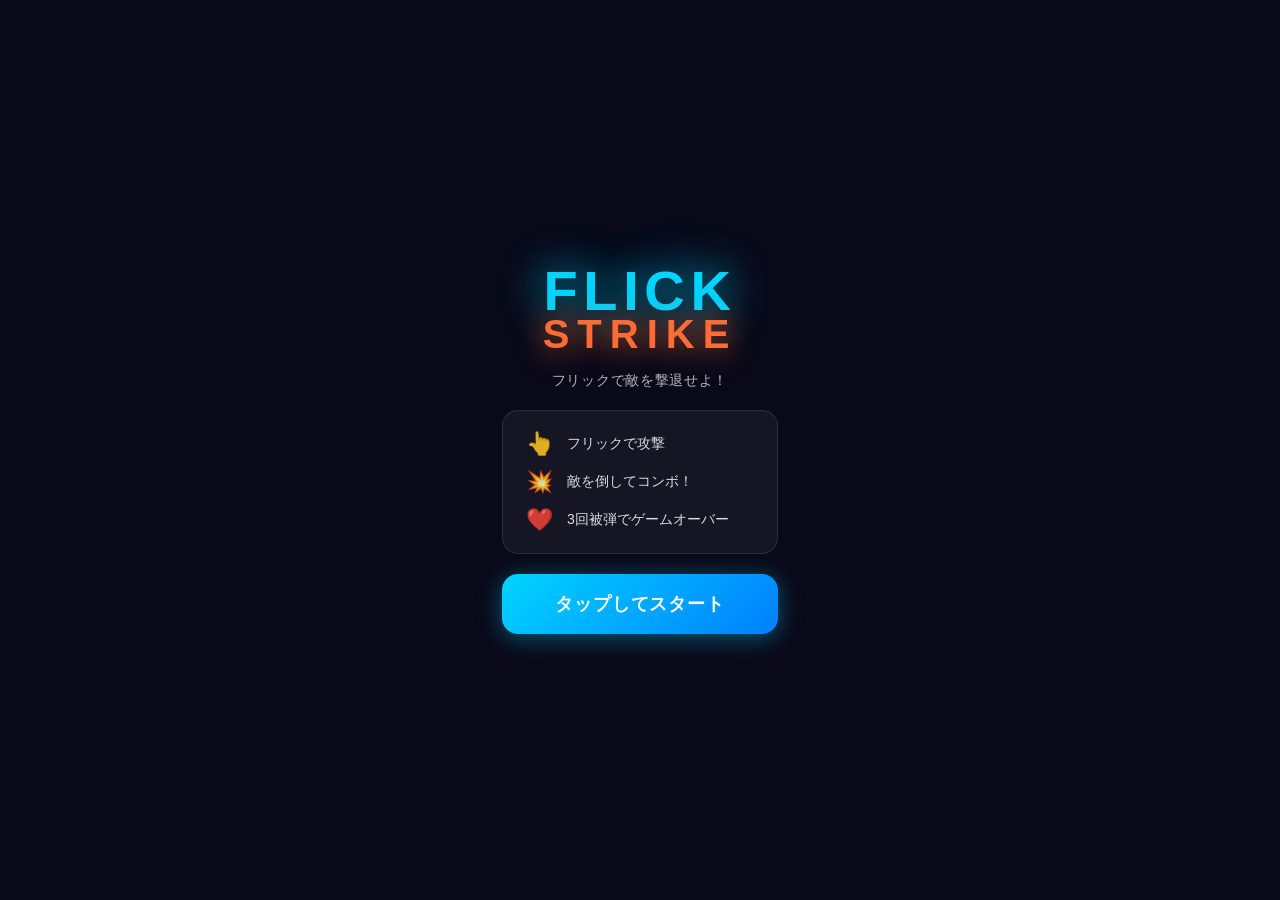
==== commit a8012974: "Improve gameplay: proximity radar, hit detection, upgrade system - 当たり判定改善: 弾の基本サイズを拡大、敵のhitRadiusを視" ====
--- a/flick-strike-standalone.html
+++ b/flick-strike-standalone.html
@@ -7,7 +7,6 @@
   <meta name="apple-mobile-web-app-capable" content="yes">
   <meta name="apple-mobile-web-app-status-bar-style" content="black-translucent">
   <meta name="apple-mobile-web-app-title" content="Flick Strike">
-  <title>Flick Strike</title>
   <style>
 *, *::before, *::after {
   box-sizing: border-box;
@@ -350,6 +349,92 @@
   text-shadow: 0 0 30px var(--primary);
 }
 
+/* ── Upgrade screen ── */
+.upgrade-wave-label {
+  font-size: 12px;
+  font-weight: 700;
+  letter-spacing: 0.2em;
+  color: var(--gold);
+  text-transform: uppercase;
+}
+
+.upgrade-title {
+  font-size: 28px;
+  font-weight: 900;
+  color: #fff;
+  letter-spacing: 0.08em;
+  margin: -8px 0 0;
+}
+
+.upgrade-cards {
+  display: flex;
+  flex-direction: column;
+  gap: 10px;
+  width: 100%;
+}
+
+.upgrade-card {
+  display: flex;
+  align-items: center;
+  gap: 14px;
+  padding: 14px 16px;
+  background: var(--card);
+  border: 2px solid var(--border);
+  border-radius: 16px;
+  cursor: pointer;
+  pointer-events: all;
+  text-align: left;
+  width: 100%;
+  transition: transform 0.12s, background 0.12s;
+  position: relative;
+  overflow: hidden;
+}
+
+.upgrade-card:active {
+  transform: scale(0.97);
+  background: rgba(255,255,255,0.1);
+}
+
+.upgrade-card.rarity-common  { border-color: rgba(255,255,255,0.2); }
+.upgrade-card.rarity-rare    { border-color: var(--primary); box-shadow: 0 0 16px rgba(0,212,255,0.2); }
+.upgrade-card.rarity-epic    { border-color: #bf5af2; box-shadow: 0 0 16px rgba(191,90,242,0.25); }
+
+.upgrade-icon {
+  font-size: 30px;
+  width: 40px;
+  text-align: center;
+  flex-shrink: 0;
+  line-height: 1;
+}
+
+.upgrade-info { flex: 1; min-width: 0; }
+
+.upgrade-name {
+  font-size: 16px;
+  font-weight: 800;
+  color: #fff;
+  margin-bottom: 3px;
+}
+
+.upgrade-desc {
+  font-size: 12px;
+  color: rgba(255,255,255,0.55);
+  line-height: 1.4;
+}
+
+.upgrade-rarity-badge {
+  font-size: 9px;
+  font-weight: 800;
+  letter-spacing: 0.1em;
+  padding: 3px 6px;
+  border-radius: 6px;
+  flex-shrink: 0;
+}
+
+.upgrade-rarity-badge.rarity-common { background: rgba(255,255,255,0.12); color: rgba(255,255,255,0.5); }
+.upgrade-rarity-badge.rarity-rare   { background: rgba(0,212,255,0.15); color: var(--primary); }
+.upgrade-rarity-badge.rarity-epic   { background: rgba(191,90,242,0.2); color: #bf5af2; }
+
 /* utilities */
 .hidden { display: none !important; }
 
@@ -369,12 +454,15 @@
   transition: none;
 }
 
-  </style>
+</style>
+  <title>Flick Strike</title>
 </head>
 <body>
   <canvas id="gameCanvas"></canvas>
 
+  <!-- UI Overlay -->
   <div id="ui-overlay">
+    <!-- HUD (in-game) -->
     <div id="hud" class="hidden">
       <div id="hud-top">
         <div id="score-display">
@@ -395,73 +483,90 @@
         <span class="label">COMBO</span>
       </div>
       <div id="wave-announce" class="hidden"></div>
-      <button id="pause-btn" aria-label="Pause">&#9208;</button>
+      <button id="pause-btn" aria-label="Pause">⏸</button>
     </div>
 
+    <!-- Start Screen -->
     <div id="start-screen" class="screen">
       <div class="screen-content">
         <h1 class="game-title">
           <span class="title-flick">FLICK</span>
           <span class="title-strike">STRIKE</span>
         </h1>
-        <p class="subtitle">&#12501;&#12522;&#12483;&#12463;&#12391;&#25935;&#12434;&#25731;&#36864;&#12379;&#12424;&#65281;</p>
+        <p class="subtitle">フリックで敵を撃退せよ！</p>
         <div class="instructions">
           <div class="inst-item">
-            <span class="inst-icon">&#128070;</span>
-            <span>&#12501;&#12522;&#12483;&#12463;&#12391;&#25915;&#25731;</span>
+            <span class="inst-icon">👆</span>
+            <span>フリックで攻撃</span>
           </div>
           <div class="inst-item">
-            <span class="inst-icon">&#128165;</span>
-            <span>&#25935;&#12434;&#20542;&#12375;&#12390;&#12467;&#12531;&#12508;&#65281;</span>
+            <span class="inst-icon">💥</span>
+            <span>敵を倒してコンボ！</span>
           </div>
           <div class="inst-item">
-            <span class="inst-icon">&#10084;&#65039;</span>
-            <span>3&#22238;&#34987;&#24386;&#12391;&#12466;&#12540;&#12512;&#12458;&#12540;&#12496;&#12540;</span>
+            <span class="inst-icon">❤️</span>
+            <span>3回被弾でゲームオーバー</span>
           </div>
         </div>
-        <button id="start-btn" class="btn-primary">&#12479;&#12483;&#12503;&#12375;&#12390;&#12473;&#12479;&#12540;&#12488;</button>
+        <button id="start-btn" class="btn-primary">タップしてスタート</button>
         <div id="best-score-display" class="hidden">
-          <span>&#12505;&#12473;&#12488;: </span><span id="best-score">0</span>
+          <span>ベスト: </span><span id="best-score">0</span>
         </div>
       </div>
     </div>
 
+    <!-- Pause Screen -->
     <div id="pause-screen" class="screen hidden">
       <div class="screen-content">
         <h2>PAUSE</h2>
-        <button id="resume-btn" class="btn-primary">&#20877;&#24320;</button>
-        <button id="quit-btn" class="btn-secondary">&#12479;&#12452;&#12488;&#12523;&#12408;</button>
+        <button id="resume-btn" class="btn-primary">再開</button>
+        <button id="quit-btn" class="btn-secondary">タイトルへ</button>
       </div>
     </div>
 
+    <!-- Upgrade Screen -->
+    <div id="upgrade-screen" class="screen hidden">
+      <div class="screen-content">
+        <p id="upgrade-wave-label" class="upgrade-wave-label">WAVE CLEAR!</p>
+        <h2 class="upgrade-title">強化を選択</h2>
+        <div id="upgrade-cards" class="upgrade-cards"></div>
+      </div>
+    </div>
+
+    <!-- Game Over Screen -->
     <div id="gameover-screen" class="screen hidden">
       <div class="screen-content">
         <h2 id="gameover-title">GAME OVER</h2>
         <div class="result-stats">
           <div class="stat-row">
-            <span>&#12473;&#12467;&#12450;</span>
+            <span>スコア</span>
             <span id="final-score">0</span>
           </div>
           <div class="stat-row">
-            <span>&#12454;&#12455;&#12540;&#12502;</span>
+            <span>ウェーブ</span>
             <span id="final-wave">1</span>
           </div>
           <div class="stat-row">
-            <span>&#26368;&#22823;&#12467;&#12531;&#12508;</span>
+            <span>最大コンボ</span>
             <span id="final-combo">0</span>
           </div>
           <div class="stat-row highlight" id="new-record-row" style="display:none">
-            <span>&#127942; &#26032;&#35352;&#37682;&#65281;</span>
+            <span>🏆 新記録！</span>
             <span id="final-best">0</span>
           </div>
         </div>
-        <button id="retry-btn" class="btn-primary">&#12418;&#12358;&#19968;&#24230;</button>
-        <button id="title-btn" class="btn-secondary">&#12479;&#12452;&#12488;&#12523;&#12408;</button>
+        <button id="retry-btn" class="btn-primary">もう一度</button>
+        <button id="title-btn" class="btn-secondary">タイトルへ</button>
       </div>
     </div>
   </div>
 
-  <script>
+  
+  
+  
+  
+  
+<script>
 // Web Audio API - synthetic sound effects (no files needed, works offline)
 const Audio = (() => {
   let ctx = null;
@@ -741,6 +846,8 @@
     this.x = x;
     this.y = y;
     this.maxHp = def.hp;
+    // hitRadius is larger than visual radius for more forgiving hit detection
+    this.hitRadius = def.radius * 1.6;
     this.angle = Math.atan2(targetY - y, targetX - x);
     this.vx = Math.cos(this.angle) * this.speed;
     this.vy = Math.sin(this.angle) * this.speed;
@@ -948,11 +1055,17 @@
       if (proj.dead) continue;
       for (const enemy of this.enemies) {
         if (enemy.dead) continue;
+        if (proj.hitEnemies && proj.hitEnemies.has(enemy)) continue;
         const dx = proj.x - enemy.x, dy = proj.y - enemy.y;
         const dist = Math.sqrt(dx * dx + dy * dy);
-        if (dist < proj.radius + enemy.radius) {
+        if (dist < proj.radius + enemy.hitRadius) {
           const killed = enemy.hit(proj.damage || 1);
-          proj.dead = true;
+
+          if (proj.pierce) {
+            proj.hitEnemies.add(enemy);
+          } else {
+            proj.dead = true;
+          }
 
           const hitAngle = Math.atan2(dy, dx);
           particles.emitHit(enemy.x, enemy.y, hitAngle, enemy.color);
@@ -963,7 +1076,7 @@
           }
 
           hits.push({ enemy, killed, score: killed ? enemy.score : 0 });
-          break; // one projectile hits one enemy
+          if (!proj.pierce) break;
         }
       }
     }
@@ -1046,7 +1159,6 @@
       const dt = (performance.now() - data.startTime) / 1000;
       const dist = Math.sqrt(dx * dx + dy * dy);
 
-      // Flick: minimum distance 30px, maximum time 0.5s
       if (dist > 30 && dt < 0.5) {
         const speed = Math.min(dist / dt / 80, 18);
         const angle = Math.atan2(dy, dx);
@@ -1061,23 +1173,30 @@
 }
 
 class Projectile {
-  constructor(x, y, angle, speed, damage = 1) {
+  constructor(x, y, angle, speed, opts = {}) {
+    const { damage = 1, sizeBonus = 0, pierce = false } = opts;
     this.x = x;
     this.y = y;
-    this.startX = x;
-    this.startY = y;
     this.angle = angle;
     this.speed = speed * 380;
     this.vx = Math.cos(angle) * this.speed;
     this.vy = Math.sin(angle) * this.speed;
-    this.radius = 8 + damage * 2;
+    // Larger base size for better hit detection
+    this.radius = 14 + damage * 3 + sizeBonus;
     this.damage = damage;
+    this.pierce = pierce;
+    this.hitEnemies = pierce ? new Set() : null;
     this.dead = false;
     this.age = 0;
     this.maxAge = 1.2;
     this.trail = [];
-    this.color = damage > 1 ? '#ffd60a' : '#00d4ff';
-    this.glowColor = damage > 1 ? 'rgba(255,214,10,0.5)' : 'rgba(0,212,255,0.5)';
+    // Color by damage level
+    const colors = ['#00d4ff', '#ffd60a', '#bf5af2', '#ff2d55'];
+    this.color = colors[Math.min(damage - 1, colors.length - 1)];
+    const glows = ['rgba(0,212,255,0.5)', 'rgba(255,214,10,0.5)', 'rgba(191,90,242,0.5)', 'rgba(255,45,85,0.5)'];
+    this.glowColor = glows[Math.min(damage - 1, glows.length - 1)];
+    // Pierce gets a special indicator
+    if (pierce) { this.color = '#30d158'; this.glowColor = 'rgba(48,209,88,0.5)'; }
   }
 
   update(dt, cw, ch) {
@@ -1114,11 +1233,11 @@
       ctx.restore();
     }
 
-    // Projectile
+    // Projectile body
     ctx.save();
     ctx.globalAlpha = alpha;
     ctx.shadowColor = this.glowColor;
-    ctx.shadowBlur = 20;
+    ctx.shadowBlur = 22;
     ctx.fillStyle = this.color;
     ctx.beginPath();
     ctx.arc(this.x, this.y, this.radius, 0, Math.PI * 2);
@@ -1128,7 +1247,7 @@
     ctx.fillStyle = '#ffffff';
     ctx.shadowBlur = 0;
     ctx.beginPath();
-    ctx.arc(this.x, this.y, this.radius * 0.4, 0, Math.PI * 2);
+    ctx.arc(this.x, this.y, this.radius * 0.38, 0, Math.PI * 2);
     ctx.fill();
     ctx.restore();
   }
@@ -1139,8 +1258,8 @@
     this.projectiles = [];
   }
 
-  fire(x, y, angle, speedFactor, damage = 1) {
-    this.projectiles.push(new Projectile(x, y, angle, speedFactor, damage));
+  fire(x, y, angle, speedFactor, opts = {}) {
+    this.projectiles.push(new Projectile(x, y, angle, speedFactor, opts));
   }
 
   update(dt, cw, ch) {
@@ -1162,7 +1281,65 @@
 const ctx = canvas.getContext('2d');
 
 // Game states
-const STATE = { MENU: 'menu', PLAYING: 'playing', PAUSED: 'paused', GAMEOVER: 'gameover' };
+const STATE = { MENU: 'menu', PLAYING: 'playing', PAUSED: 'paused', GAMEOVER: 'gameover', UPGRADING: 'upgrading' };
+
+// ── Upgrade pool ──
+const UPGRADE_POOL = [
+  {
+    id: 'damage', name: 'ダメージ+1', desc: '全ての弾のダメージが1増加する',
+    icon: '⚔️', rarity: 'rare',
+    apply: g => g.upgrades.damage++,
+    available: g => g.upgrades.damage < 5,
+  },
+  {
+    id: 'double_shot', name: 'ダブルショット', desc: 'フリックで2発同時に発射',
+    icon: '🔫', rarity: 'rare',
+    apply: g => g.upgrades.fireCount++,
+    available: g => g.upgrades.fireCount < 3,
+  },
+  {
+    id: 'triple_shot', name: 'トリプルショット', desc: '3発同時発射に強化',
+    icon: '🔥', rarity: 'epic',
+    apply: g => { g.upgrades.fireCount = 3; },
+    available: g => g.upgrades.fireCount < 3,
+  },
+  {
+    id: 'spread', name: 'スプレッドショット', desc: 'メイン弾の左右にも弾を追加発射',
+    icon: '🎯', rarity: 'epic',
+    apply: g => { g.upgrades.spread = true; },
+    available: g => !g.upgrades.spread,
+  },
+  {
+    id: 'pierce', name: '貫通弾', desc: '弾が敵を貫通して飛び続ける',
+    icon: '🏹', rarity: 'epic',
+    apply: g => { g.upgrades.pierce = true; },
+    available: g => !g.upgrades.pierce,
+  },
+  {
+    id: 'speed', name: '弾速アップ', desc: '弾の速度が大幅に上昇',
+    icon: '⚡', rarity: 'common',
+    apply: g => { g.upgrades.speedBonus = Math.min(g.upgrades.speedBonus + 0.4, 1.6); },
+    available: g => g.upgrades.speedBonus < 1.6,
+  },
+  {
+    id: 'big_shot', name: 'ビッグショット', desc: '弾が大きくなり当たりやすくなる',
+    icon: '💫', rarity: 'common',
+    apply: g => { g.upgrades.sizeBonus = Math.min(g.upgrades.sizeBonus + 8, 24); },
+    available: g => g.upgrades.sizeBonus < 24,
+  },
+  {
+    id: 'heal', name: 'ライフ回復', desc: 'ライフを1回復する',
+    icon: '💊', rarity: 'rare',
+    apply: g => { g.lives = Math.min(g.lives + 1, g.maxLives); updateHearts(); },
+    available: g => g.lives < g.maxLives,
+  },
+  {
+    id: 'shield', name: 'シールド付与', desc: '次の被弾を1回防ぐシールドを展開',
+    icon: '🛡️', rarity: 'common',
+    apply: g => { g.shieldActive = true; g.shieldTimer = 9999; },
+    available: g => !g.shieldActive,
+  },
+];
 
 // ── Game globals ──
 const game = {
@@ -1181,11 +1358,17 @@
   waveTransition: false,
   frameTime: 0,
   lastTime: 0,
-  flickPower: 1,
-  powerups: [],
   bgStars: [],
   shieldActive: false,
   shieldTimer: 0,
+  upgrades: {
+    damage: 1,
+    fireCount: 1,
+    speedBonus: 0,
+    sizeBonus: 0,
+    spread: false,
+    pierce: false,
+  },
 };
 
 // ── Systems ──
@@ -1200,7 +1383,6 @@
   radius: 26,
   pulse: 0,
   shieldRadius: 48,
-  hitFlash: 0,
 };
 
 // ── Canvas resize ──
@@ -1239,6 +1421,9 @@
   startScreen: document.getElementById('start-screen'),
   pauseScreen: document.getElementById('pause-screen'),
   gameoverScreen: document.getElementById('gameover-screen'),
+  upgradeScreen: document.getElementById('upgrade-screen'),
+  upgradeCards: document.getElementById('upgrade-cards'),
+  upgradeWaveLabel: document.getElementById('upgrade-wave-label'),
   finalScore: document.getElementById('final-score'),
   finalWave: document.getElementById('final-wave'),
   finalCombo: document.getElementById('final-combo'),
@@ -1280,7 +1465,7 @@
 
 // ── Game state transitions ──
 function showScreen(name) {
-  [ui.startScreen, ui.pauseScreen, ui.gameoverScreen].forEach(s => s.classList.add('hidden'));
+  [ui.startScreen, ui.pauseScreen, ui.gameoverScreen, ui.upgradeScreen].forEach(s => s.classList.add('hidden'));
   ui.hud.classList.add('hidden');
   if (name === 'start') {
     ui.startScreen.classList.remove('hidden');
@@ -1295,6 +1480,9 @@
     ui.pauseScreen.classList.remove('hidden');
   } else if (name === 'gameover') {
     ui.gameoverScreen.classList.remove('hidden');
+  } else if (name === 'upgrade') {
+    ui.hud.classList.remove('hidden');
+    ui.upgradeScreen.classList.remove('hidden');
   }
 }
 
@@ -1310,8 +1498,9 @@
   game.waveKills = 0;
   game.waveKillTarget = getWaveKillTarget(1);
   game.waveTransition = false;
-  game.powerups = [];
   game.shieldActive = false;
+  game.shieldTimer = 0;
+  game.upgrades = { damage: 1, fireCount: 1, speedBonus: 0, sizeBonus: 0, spread: false, pierce: false };
 
   player.x = canvas.width / 2;
   player.y = canvas.height / 2;
@@ -1350,20 +1539,15 @@
   updateHearts();
   particles.emitDamage(player.x, player.y);
 
-  // Camera shake
   game.shakeTime = 0.3;
   game.shakeIntensity = 12;
 
-  // Damage flash
   damageFlash.classList.add('active');
   setTimeout(() => damageFlash.classList.remove('active'), 100);
 
-  // Haptic feedback
   if (navigator.vibrate) navigator.vibrate([30, 20, 50]);
 
-  if (game.lives <= 0) {
-    triggerGameOver();
-  }
+  if (game.lives <= 0) triggerGameOver();
 }
 
 function addScore(pts) {
@@ -1388,27 +1572,60 @@
   }
 }
 
+// ── Upgrade system ──
 function advanceWave() {
   game.wave++;
   game.waveKills = 0;
   game.waveKillTarget = getWaveKillTarget(game.wave);
+  projectiles.projectiles = [];
+  ui.waveEl.textContent = game.wave;
+
+  game.state = STATE.UPGRADING;
+  showUpgradeScreen();
+}
+
+function showUpgradeScreen() {
+  ui.upgradeWaveLabel.textContent = `WAVE ${game.wave - 1} CLEAR!`;
+
+  const available = UPGRADE_POOL.filter(u => !u.available || u.available(game));
+  // Pick 3 non-duplicate upgrades (weighted: epic rarer)
+  const shuffled = [...available].sort(() => Math.random() - 0.5).slice(0, 3);
+
+  ui.upgradeCards.innerHTML = '';
+  for (const upg of shuffled) {
+    const btn = document.createElement('button');
+    btn.className = `upgrade-card rarity-${upg.rarity}`;
+    btn.innerHTML = `
+      <span class="upgrade-icon">${upg.icon}</span>
+      <div class="upgrade-info">
+        <div class="upgrade-name">${upg.name}</div>
+        <div class="upgrade-desc">${upg.desc}</div>
+      </div>
+      <span class="upgrade-rarity-badge rarity-${upg.rarity}">${
+        upg.rarity === 'epic' ? 'EPIC' : upg.rarity === 'rare' ? 'RARE' : 'COM'
+      }</span>
+    `;
+    btn.addEventListener('click', () => selectUpgrade(upg));
+    ui.upgradeCards.appendChild(btn);
+  }
+
+  showScreen('upgrade');
+}
+
+function selectUpgrade(upg) {
+  upg.apply(game);
+  Audio.unlock();
+  particles.emitRing(player.x, player.y, { color: '#ffd60a', maxRadius: 80, life: 0.5, lineWidth: 4 });
+  particles.emit(player.x, player.y, { count: 15, color: '#ffd60a', speed: 5, size: 5, life: 0.6 });
+
   enemies.setWave(game.wave);
-  projectiles.projectiles = [];
-
-  ui.waveEl.textContent = game.wave;
+  game.state = STATE.PLAYING;
+  showScreen('hud');
   showWaveAnnounce(`WAVE ${game.wave}${game.wave % 5 === 0 ? ' ⚠️ BOSS' : ''}`);
   Audio.waveStart(game.wave);
 
-  // Grant power-up every few waves
-  if (game.wave % 3 === 0) grantShield();
-}
-
-function grantShield() {
-  game.shieldActive = true;
-  game.shieldTimer = 8;
-  Audio.unlock();
-  particles.emitRing(player.x, player.y, { color: '#00d4ff', maxRadius: 60, life: 0.5, lineWidth: 3 });
-  particles.emitScore(player.x, player.y - 50, 'SHIELD!', '#00d4ff');
+  game.lastTime = performance.now();
+  requestAnimationFrame(loop);
 }
 
 function triggerGameOver() {
@@ -1434,11 +1651,30 @@
 function handleFlick(angle, speed, startX, startY) {
   if (game.state !== STATE.PLAYING) return;
   Audio.flick();
-  projectiles.fire(player.x, player.y, angle, Math.min(speed, 15));
-  // Spawn trail at start point toward player
+
+  const spd = Math.min(speed, 15) + game.upgrades.speedBonus;
+  const opts = {
+    damage: game.upgrades.damage,
+    sizeBonus: game.upgrades.sizeBonus,
+    pierce: game.upgrades.pierce,
+  };
+
+  // Main shot(s)
+  for (let i = 0; i < game.upgrades.fireCount; i++) {
+    const offset = i === 0 ? 0 : (i % 2 === 1 ? 1 : -1) * 0.12 * Math.ceil(i / 2);
+    projectiles.fire(player.x, player.y, angle + offset, spd, opts);
+  }
+
+  // Spread side shots (slightly weaker)
+  if (game.upgrades.spread) {
+    const sideOpts = { ...opts, damage: Math.max(1, opts.damage - 1) };
+    projectiles.fire(player.x, player.y, angle + 0.4, spd * 0.85, sideOpts);
+    projectiles.fire(player.x, player.y, angle - 0.4, spd * 0.85, sideOpts);
+  }
+
   particles.emitTrail(startX, startY, '#00d4ff', 5);
   particles.emit(player.x, player.y, {
-    count: 5,
+    count: 5 + game.upgrades.fireCount,
     color: '#00d4ff',
     speed: 4,
     spreadAngle: Math.PI * 0.4,
@@ -1465,7 +1701,6 @@
   ctx.fillStyle = '#0a0a1a';
   ctx.fillRect(0, 0, canvas.width, canvas.height);
 
-  // Animated stars
   for (const star of game.bgStars) {
     star.a += dt * star.speed;
     const alpha = (Math.sin(star.a) * 0.5 + 0.5) * 0.6 + 0.1;
@@ -1475,7 +1710,6 @@
     ctx.fill();
   }
 
-  // Radial glow from center
   const cx = canvas.width / 2, cy = canvas.height / 2;
   const grad = ctx.createRadialGradient(cx, cy, 0, cx, cy, Math.min(canvas.width, canvas.height) * 0.5);
   grad.addColorStop(0, 'rgba(0,100,180,0.06)');
@@ -1483,7 +1717,6 @@
   ctx.fillStyle = grad;
   ctx.fillRect(0, 0, canvas.width, canvas.height);
 
-  // Danger rings when enemies are close
   const closest = getClosestEnemyDist();
   if (closest < 200) {
     const danger = 1 - closest / 200;
@@ -1504,6 +1737,65 @@
   return min;
 }
 
+// ── Proximity radar: always-visible enemy direction indicators ──
+function drawProximityRadar() {
+  const cx = player.x, cy = player.y;
+  const radarR = player.radius + 55; // ring just outside player glow
+  const w = canvas.width, h = canvas.height;
+  const margin = 26;
+
+  for (const e of enemies.enemies) {
+    const dx = e.x - cx, dy = e.y - cy;
+    const dist = Math.sqrt(dx * dx + dy * dy);
+    const angle = Math.atan2(dy, dx);
+
+    // ── Proximity dot on the radar ring (always visible) ──
+    const dotX = cx + Math.cos(angle) * radarR;
+    const dotY = cy + Math.sin(angle) * radarR;
+    const proximity = Math.max(0, 1 - dist / 320);
+    const dotAlpha = 0.3 + proximity * 0.65;
+    const dotSize = 3.5 + proximity * 4.5;
+
+    ctx.save();
+    ctx.globalAlpha = dotAlpha;
+    ctx.fillStyle = e.color;
+    ctx.shadowColor = e.color;
+    ctx.shadowBlur = dotSize * 2.5;
+    ctx.beginPath();
+    ctx.arc(dotX, dotY, dotSize, 0, Math.PI * 2);
+    ctx.fill();
+    ctx.restore();
+
+    // ── Edge arrow for off-screen enemies ──
+    const halfW = w / 2 - margin, halfH = h / 2 - margin;
+    const absDx = Math.abs(dx), absDy = Math.abs(dy);
+    if (absDx === 0 && absDy === 0) continue;
+    const scaleX = absDx > 0 ? halfW / absDx : Infinity;
+    const scaleY = absDy > 0 ? halfH / absDy : Infinity;
+    const edgeScale = Math.min(scaleX, scaleY);
+
+    if (edgeScale < 1) {
+      const ex = cx + dx * edgeScale;
+      const ey = cy + dy * edgeScale;
+      ctx.save();
+      ctx.translate(ex, ey);
+      ctx.rotate(angle);
+      ctx.globalAlpha = 0.75;
+      ctx.fillStyle = e.color;
+      ctx.shadowColor = e.color;
+      ctx.shadowBlur = 12;
+      const s = 8;
+      ctx.beginPath();
+      ctx.moveTo(s + 2, 0);
+      ctx.lineTo(-s, -s * 0.65);
+      ctx.lineTo(-s, s * 0.65);
+      ctx.closePath();
+      ctx.fill();
+      ctx.restore();
+    }
+  }
+}
+
 // ── Draw player ──
 function drawPlayer() {
   const { x, y, radius } = player;
@@ -1513,7 +1805,6 @@
   ctx.save();
   ctx.translate(x, y);
 
-  // Shield
   if (game.shieldActive) {
     const shieldAlpha = 0.3 + Math.sin(player.pulse * 3) * 0.2;
     ctx.strokeStyle = `rgba(0,212,255,${shieldAlpha})`;
@@ -1527,7 +1818,6 @@
     ctx.fill();
   }
 
-  // Outer glow ring
   ctx.strokeStyle = 'rgba(0,212,255,0.3)';
   ctx.lineWidth = 2;
   ctx.shadowColor = '#00d4ff';
@@ -1536,7 +1826,6 @@
   ctx.arc(0, 0, radius * scale * 1.4, 0, Math.PI * 2);
   ctx.stroke();
 
-  // Main body
   const grad = ctx.createRadialGradient(-4, -4, 2, 0, 0, radius * scale);
   grad.addColorStop(0, '#80e8ff');
   grad.addColorStop(0.5, '#00d4ff');
@@ -1548,7 +1837,6 @@
   ctx.arc(0, 0, radius * scale, 0, Math.PI * 2);
   ctx.fill();
 
-  // Inner core
   ctx.fillStyle = 'rgba(255,255,255,0.8)';
   ctx.shadowBlur = 10;
   ctx.beginPath();
@@ -1574,7 +1862,6 @@
     ctx.stroke();
     ctx.restore();
 
-    // Touch start indicator
     ctx.save();
     ctx.globalAlpha = 0.4;
     ctx.strokeStyle = '#00d4ff';
@@ -1609,6 +1896,43 @@
   ctx.restore();
 }
 
+// ── Draw active upgrade icons ──
+function drawUpgradeIcons() {
+  const icons = [];
+  if (game.upgrades.damage > 1) icons.push({ icon: '⚔️', label: `×${game.upgrades.damage}` });
+  if (game.upgrades.fireCount > 1) icons.push({ icon: '🔫', label: `×${game.upgrades.fireCount}` });
+  if (game.upgrades.spread) icons.push({ icon: '🎯', label: '' });
+  if (game.upgrades.pierce) icons.push({ icon: '🏹', label: '' });
+  if (game.upgrades.speedBonus > 0) icons.push({ icon: '⚡', label: '' });
+  if (game.upgrades.sizeBonus > 0) icons.push({ icon: '💫', label: '' });
+  if (game.shieldActive) icons.push({ icon: '🛡️', label: '' });
+  if (!icons.length) return;
+
+  const iconSize = 18;
+  const gap = 4;
+  const totalW = icons.length * (iconSize + gap) - gap;
+  let x = canvas.width / 2 - totalW / 2;
+  const y = canvas.height - 28 - (window.visualViewport?.offsetTop || 0);
+
+  ctx.save();
+  ctx.font = `${iconSize}px sans-serif`;
+  ctx.textBaseline = 'middle';
+  ctx.textAlign = 'left';
+  for (const item of icons) {
+    ctx.globalAlpha = 0.85;
+    ctx.fillText(item.icon, x, y);
+    if (item.label) {
+      ctx.globalAlpha = 0.9;
+      ctx.font = 'bold 10px sans-serif';
+      ctx.fillStyle = '#ffd60a';
+      ctx.fillText(item.label, x + iconSize - 2, y + 6);
+      ctx.font = `${iconSize}px sans-serif`;
+    }
+    x += iconSize + gap;
+  }
+  ctx.restore();
+}
+
 // ── Main game loop ──
 function loop(timestamp) {
   if (game.state !== STATE.PLAYING) return;
@@ -1619,17 +1943,17 @@
   ctx.save();
   applyCameraShake(dt);
 
-  // Update
   update(dt);
 
-  // Draw
   drawBackground(dt);
   drawFlickHint();
   particles.draw(ctx);
   projectiles.draw(ctx);
   enemies.draw(ctx);
   drawPlayer();
+  drawProximityRadar();
   drawWaveProgress();
+  drawUpgradeIcons();
 
   ctx.restore();
 
@@ -1639,13 +1963,11 @@
 }
 
 function update(dt) {
-  // Shield timer
-  if (game.shieldActive) {
+  if (game.shieldActive && game.shieldTimer < 9999) {
     game.shieldTimer -= dt;
     if (game.shieldTimer <= 0) game.shieldActive = false;
   }
 
-  // Combo timeout
   if (game.combo > 0) {
     game.comboTimer -= dt;
     if (game.comboTimer <= 0) {
@@ -1654,13 +1976,9 @@
     }
   }
 
-  // Particles
   particles.update(dt);
-
-  // Projectiles
   projectiles.update(dt, canvas.width, canvas.height);
 
-  // Check projectile-enemy hits
   const hits = enemies.checkProjectileHits(projectiles.active, particles);
   for (const hit of hits) {
     if (hit.killed) {
@@ -1674,19 +1992,15 @@
     }
   }
 
-  // Enemies reaching player
   const reached = enemies.update(dt, canvas.width, canvas.height, player.radius + (game.shieldActive ? player.shieldRadius - player.radius : 0));
-  if (reached.length > 0) {
-    takeDamage();
-  }
-
-  // Wave progression
+  if (reached.length > 0) takeDamage();
+
   if (!game.waveTransition && game.waveKills >= game.waveKillTarget) {
     game.waveTransition = true;
     setTimeout(() => {
       game.waveTransition = false;
       advanceWave();
-    }, 1000);
+    }, 800);
   }
 }
 
@@ -1712,19 +2026,17 @@
 initStars();
 showScreen('start');
 
-// Register flick detector after DOM is ready
 window.addEventListener('load', () => {
   flickDetector = new FlickDetector(canvas);
   flickDetector.onFlick = handleFlick;
 });
 
-// ── Service Worker registration ──
 if ('serviceWorker' in navigator) {
   window.addEventListener('load', () => {
     navigator.serviceWorker.register('sw.js').catch(() => {});
   });
 }
 
-  </script>
+</script>
 </body>
-</html>+</html>
